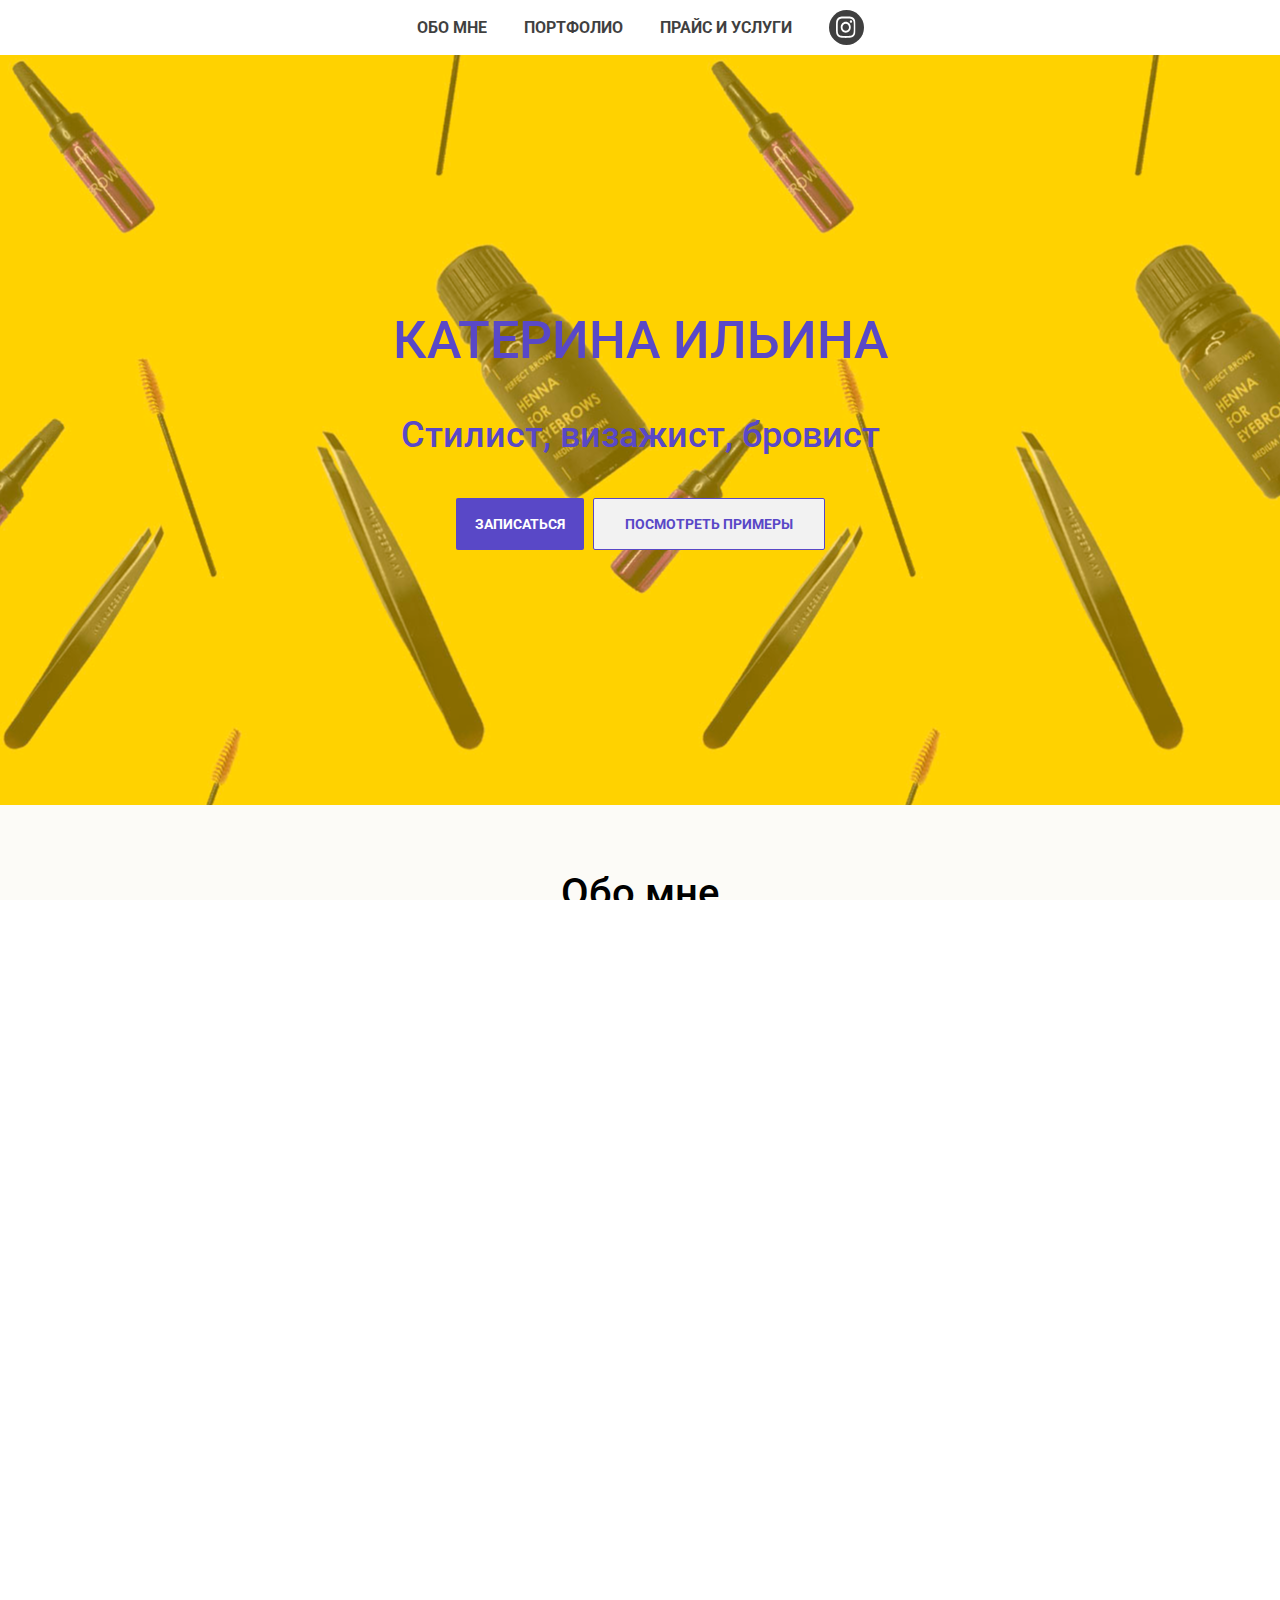
==== index.html @ 13e67243 "fixed img and links" ====
<!DOCTYPE html>
<html lang="ru">

<head>
    <meta charset="UTF-8">
    <meta name="format-detection" content="telephone=no">
    <meta name="viewport" content="width=device-width, initial-scale=1.0, maximum-scale=1.0, user-scalable=0">
    <meta name="description" content="Визажист на фотоссесию, макияж на свадьбу, 
        визажист на свадьбу, бровист Обнинск, брови Обнинск, 
        визажист Обнинск, макияж Обнинск, прически Обнинск, ламинирование ресниц Обнинск, 
        обучение на бровиста, вечерний макияж Обнинск, стилист Обнинск">
    <meta name="Keywords" content="Визажист на фотоссесию, макияж на свадьбу, 
    визажист на свадьбу, бровист Обнинск, брови Обнинск, 
    визажист Обнинск, макияж Обнинск, прически Обнинск, ламинирование ресниц Обнинск, 
    обучение на бровиста, вечерний макияж Обнинск, стилист Обнинск">

    <link rel="apple-touch-icon" sizes="180x180" href="./img/favicon/apple-touch-icon.png">
    <link rel="icon" type="image/png" sizes="32x32" href="./img/favicon/favicon-32x32.png">
    <link rel="icon" type="image/png" sizes="16x16" href="./img/favicon/favicon-16x16.png">
    <link rel="manifest" href="./img/favicon/site.webmanifest">
    <link rel="mask-icon" href="./img/favicon/safari-pinned-tab.svg" color="#5bbad5">
    <meta name="msapplication-TileColor" content="#9f00a7">
    <meta name="theme-color" content="#ffffff">
    <link rel="stylesheet" href="css/style.css">
    <link rel="stylesheet" href="css/media.css">
    <title>Katrin Stylist</title>

    <script src="https://cdnjs.cloudflare.com/ajax/libs/jquery/3.5.1/jquery.min.js"></script>
</head>

<body>

    <!-- Sprite -->

    <svg style="display: none;">

        <symbol id="facebook" viewBox="0 0 16 28">
            <g>
                <path
                    d="M14.2354 15.75L15.0115 10.6827H10.1589V7.3943C10.1589 6.00797 10.8368 4.65664 13.0101 4.65664H15.2162V0.342344C15.2162 0.342344 13.2143 0 11.3002 0C7.30387 0 4.69171 2.42703 4.69171 6.82063V10.6827H0.249512V15.75H4.69171V28H10.1589V15.75H14.2354Z" />
            </g>
        </symbol>

        <symbol id="vk" viewBox="0 0 32 28">
            <g>
                <path
                    d="M29.7687 6.43672C29.9708 5.75312 29.7687 5.25 28.7965 5.25H25.5793C24.76 5.25 24.3831 5.68203 24.181 6.16328C24.181 6.16328 22.5423 10.1609 20.2264 12.7531C19.4781 13.5023 19.134 13.743 18.7243 13.743C18.5222 13.743 18.2109 13.5023 18.2109 12.8188V6.43672C18.2109 5.61641 17.9815 5.25 17.3042 5.25H12.2462C11.7328 5.25 11.4269 5.63281 11.4269 5.98828C11.4269 6.76484 12.5849 6.94531 12.7051 9.13281V13.8797C12.7051 14.9188 12.5193 15.1102 12.1097 15.1102C11.0173 15.1102 8.36267 11.0961 6.78958 6.50234C6.47277 5.61094 6.16143 5.25 5.33665 5.25H2.11946C1.20183 5.25 1.01611 5.68203 1.01611 6.16328C1.01611 7.01641 2.10854 11.2547 6.10135 16.8547C8.7614 20.6773 12.5084 22.75 15.9168 22.75C17.9651 22.75 18.2163 22.2906 18.2163 21.4977C18.2163 17.8445 18.0306 17.5 19.0575 17.5C19.5327 17.5 20.352 17.7406 22.2638 19.5836C24.4486 21.7711 24.8091 22.75 26.0326 22.75H29.2498C30.1675 22.75 30.6317 22.2906 30.3641 21.3828C29.7523 19.4742 25.6175 15.5477 25.4318 15.2852C24.9566 14.6727 25.0931 14.3992 25.4318 13.8523C25.4373 13.8469 29.3645 8.3125 29.7687 6.43672Z" />
            </g>
        </symbol>

        <symbol id="tg" viewBox="0 0 300 300">
            <g>
                <path id="XMLID_497_" d="M5.299,144.645l69.126,25.8l26.756,86.047c1.712,5.511,8.451,7.548,12.924,3.891l38.532-31.412
		c4.039-3.291,9.792-3.455,14.013-0.391l69.498,50.457c4.785,3.478,11.564,0.856,12.764-4.926L299.823,29.22
		c1.31-6.316-4.896-11.585-10.91-9.259L5.218,129.402C-1.783,132.102-1.722,142.014,5.299,144.645z M96.869,156.711l135.098-83.207
		c2.428-1.491,4.926,1.792,2.841,3.726L123.313,180.87c-3.919,3.648-6.447,8.53-7.163,13.829l-3.798,28.146
		c-0.503,3.758-5.782,4.131-6.819,0.494l-14.607-51.325C89.253,166.16,91.691,159.907,96.869,156.711z" />
            </g>
        </symbol>

    </svg>

    <!-- //Sprite -->

    <!-- Header -->

    <header class="header" id="header">
        <div class="container">

            <nav class="nav" id="nav">
                <a href="#" class="nav__link" data-scroll="#about">Обо мне</a>
                <a href="#" class="nav__link" data-scroll="#portf">Портфолио</a>
                <a href="#" class="nav__link" data-scroll="#price">Прайс и услуги</a>
                <a class="nav__link nav__social" href="https://www.instagram.com/katrin_stylist/" target="_blank">
                    <img src="./img/icons/instagram.svg" height="25" alt="">
                </a>
            </nav>

            <div class="burger">
                <div class="burger__menu">Меню</div>
                <button class="burger__item" type="button" id="navToggle"></button>
            </div>
        </div>

    </header>

    <!-- //Header -->

    <!-- Intro -->

    <div class="intro" id="intro">
        <div class="intro__left">
            <div class="intro__block">
                <div class="intro__inner">
                    <h1 class="intro__title">Катерина Ильина</h1>
                    <h2 class="intro__subtitle">Стилист, визажист, бровист</h2>
                    <a href="https://www.instagram.com/katrin_stylist/" target="_blank"
                        class="btn btn--pur">Записаться</a>
                    <a href="#" class="btn btn--borderpur" data-scroll="#portf">Посмотреть примеры</a>
                </div>
            </div>
        </div>
    </div>

    <!-- //Intro -->

    <!-- About -->

    <div class="about" id="about">
        <div class="container">
            <div class="about__inner">
                <h2 class="about__title">Обо мне</h2>
                <p class="about__subtitle">Здравствуйте, меня зовут Катерина!
                    Я дипломированный и сертифицированный мастер с многолетним опытом работы!
                    Более 5 лет в сфере бьюти-индустрии, свыше 2000 довольных клиентов!
                    Индивидуальный подход к каждому клиенту на профессиональных, качественных материалах!</p>
                <div class="about__img">
                    <img src="./img/about/about-1.jpg" alt="" class="img">
                    <img src="./img/about/about-2.jpg" alt="" class="img">
                    <img src="./img/about/about-3.jpg" alt="" class="img">
                </div>
            </div>
        </div>
    </div>

    <!-- //About -->

    <!-- Portfolio -->

    <div class="portf" id="portf">
        <div class="portf__title">Портфолио</div>
        <div class="container">
            <div class="portf__cards">

                <a href="./html/svadba.html" class="portf__item">
                    <img class="portf__photo" src="./img/portf/portf-1.jpg" alt="">
                    <div class="portf__content">
                        <div class="portf__name">Свадебный/вечерний образ</div>
                    </div>
                </a>

                <a href="./html/brows.html" class="portf__item">
                    <img class="portf__photo" src="./img/portf/portf-2.jpg" alt="">
                    <div class="portf__content">
                        <div class="portf__name">Архитектура и долговременная укладка бровей</div>
                    </div>
                </a>

                <a href="./html/eyes.html" class="portf__item">
                    <img class="portf__photo" src="./img/portf/portf-3.jpg" alt="">
                    <div class="portf__content">
                        <div class="portf__name">Ламинирование ресниц</div>
                    </div>
                </a>
            </div>
        </div>
    </div>

    <!-- //Portfolio -->

    <!-- Price -->

    <div class="price" id="price">
        <div class="price__title">Прайс и услуги</div>
        <div class="container">
            <div class="price__inner">

                <div class="price__item">
                    <img class="price__photo" src="./img/price/price-1.jpg" alt="">
                    <div class="price__rub">1200 ₽</div>
                    <div class="price__name">Архитектура бровей</div>
                    <div class="price__desc">Моделирование формы воском и пинцетом, окрашивание с красивым градиентом
                        краской либо хной
                    </div>
                    <div class="price__btns">
                        <a href="https://www.instagram.com/katrin_stylist/" target="_blank"
                            class="btn price__btn1">Записаться</a>
                        <a href="./html/brows.html" class="btn price__btn2">Посмотреть примеры</a>
                    </div>
                </div>

                <div class="price__item">
                    <img class="price__photo" src="./img/price/price-2.jpg" alt="">
                    <div class="price__rub">1900 ₽</div>
                    <div class="price__name">Долговременная укладка бровей</div>
                    <div class="price__desc">
                        Красиво уложенные волоски бровей до месяца, с коррекцией и окрашиванием краской
                    </div>
                    <div class="price__btns">
                        <a href="https://www.instagram.com/katrin_stylist/" target="_blank"
                            class="btn price__btn1">Записаться</a>
                        <a href="./html/brows.html" class="btn price__btn2">Посмотреть примеры</a>
                    </div>
                </div>

                <div class="price__item">
                    <img class="price__photo" src="./img/price/price-3.jpg" alt="">
                    <div class="price__rub">2200 ₽</div>
                    <div class="price__name">Ламинирование ресниц inlei</div>
                    <div class="price__desc">
                        Стабильный завиток от 2х месяцев, уплотнение ресницы, питание,
                        увлажнение, укрепление ресниц
                    </div>
                    <div class="price__btns">
                        <a href="https://www.instagram.com/katrin_stylist/" target="_blank"
                            class="btn price__btn1">Записаться</a>
                        <a href="./html/eyes.html" class="btn price__btn2">Посмотреть примеры</a>
                    </div>
                </div>

                <div class="price__item">
                    <img class="price__photo" src="./img/price/price-4.jpg" alt="">
                    <div class="price__rub">2500 ₽</div>
                    <div class="price__name">Макияж вечерний/свадебный</div>
                    <div class="price__desc">
                        Красивый свадебный/вечерний макияж, украшение, самовыражение, подчеркивание естественности
                    </div>
                    <div class="price__btns">
                        <a href="https://www.instagram.com/katrin_stylist/" target="_blank"
                            class="btn price__btn1">Записаться</a>
                        <a href="./html/svadba.html" class="btn price__btn2">Посмотреть примеры</a>
                    </div>
                </div>

                <div class="price__item">
                    <img class="price__photo" src="./img/price/price-5.jpg" alt="">
                    <div class="price__rub">от 2000 ₽</div>
                    <div class="price__name">Прическа/укладка на ср. волосы</div>
                    <div class="price__desc">Прически/укладоки на средние волосы, элегантность локонов, четкая геометрия
                        линий, небольшая небрежность
                    </div>
                    <div class="price__btns">
                        <a href="https://www.instagram.com/katrin_stylist/" target="_blank"
                            class="btn price__btn1">Записаться</a>
                        <a href="./html/svadba.html" class="btn price__btn2">Посмотреть примеры</a>
                    </div>
                </div>

                <div class="price__item">
                    <img class="price__photo" src="./img/price/price-6.jpg" alt="">
                    <div class="price__rub">от 4500 ₽</div>
                    <div class="price__name">Образ вечерний/свадебный</div>
                    <div class="price__desc">
                        Создание красивых макияжа и прически/укладки на свадьбу, день рождения, фотосессию и тд
                    </div>
                    <div class="price__btns">
                        <a href="https://www.instagram.com/katrin_stylist/" target="_blank"
                            class="btn price__btn1">Записаться</a>
                        <a href="./html/svadba.html" class="btn price__btn2">Посмотреть примеры</a>
                    </div>
                </div>

            </div>
        </div>
    </div>

    <!-- //Price -->

    <!-- Footer -->

    <footer class="footer">
        <div class="container">
            <div class="footer__inner">

                <div class="footer__block">
                    <h4 class="footer__title">Social</h4>
                    <div class="social">
                        <a class="social__item" href="https://www.facebook.com/pg/%D0%98%D0%BB%D1%8C%D0%B8%D0%BD%D0%B0-%D0%9A%D0%B0%D1%82%D0%B5%D1%80%D0%B8%D0%BD%D0%B0-%D0%B2%D0%B8%D0%B7%D0%B0%D0%B6%D0%B8%D1%81%D1%82-%D0%B1%D1%80%D0%BE%D0%B2%D0%B8%D1%81%D1%82-%D0%B8-%D1%81%D1%82%D0%B8%D0%BB%D0%B8%D1%81%D1%82-%D0%BF%D0%BE-%D0%BF%D1%80%D0%B8%D1%87%D1%91%D1%81%D0%BA%D0%B0%D0%BC-279284969132307/posts/" target="_blank">
                            <svg class="social__icon">
                                <use xlink:href="#facebook"></use>
                            </svg>
                        </a>
                        <a class="social__item" href="https://vk.com/katrin.stylist" target="_blank">
                            <svg class="social__icon">
                                <use xlink:href="#vk"></use>
                            </svg>
                        </a>
                        <a class="social__item" href="https://web.telegram.org/#/im?p=u1041943896_8364981513418088963" target="_blank">
                            <svg class="social__icon">
                                <use xlink:href="#tg"></use>
                            </svg>
                        </a>
                    </div>
                </div>

                <div class="footer__block">
                    <div class="footer__title">Copyright © 2020 All Rights Reserved</div>
                    <div class="footer__text">Made by <a class="footer__link" href="https://m3liorsp3ro.github.io/damaleORG/">Web-studio Damale</a></div>
                </div>
            </div>
        </div>
    </footer>

    <!-- //Footer -->

    <!-- Script -->

    <script src="./js/app.js"></script>

    <!-- //Script -->
</body>

</html>
---- css/style.css ----
@import url("https://fonts.googleapis.com/css2?family=Roboto+Condensed&family=Roboto:wght@300;400;500;700&display=swap");
* {
  padding: 0;
  margin: 0;
  border: 0;
}

*,
*:before,
*:after {
  -webkit-box-sizing: border-box;
  box-sizing: border-box;
}

:focus,
:active {
  outline: none;
}

a:focus,
a:active {
  outline: none;
}

nav,
footer,
header,
aside {
  display: block;
}

html,
body {
  height: 100%;
  width: 100%;
  font-size: 100%;
  line-height: 1;
  font-size: 14px;
  -ms-text-size-adjust: 100%;
  -moz-text-size-adjust: 100%;
  -webkit-text-size-adjust: 100%;
}

input,
button,
textarea {
  font-family: inherit;
}

input::-ms-clear {
  display: none;
}

button {
  cursor: pointer;
}

button::-moz-focus-inner {
  padding: 0;
  border: 0;
}

a,
a:visited {
  text-decoration: none;
}

a:hover {
  text-decoration: none;
}

ul li {
  list-style: none;
}

img {
  vertical-align: top;
}

h1,
h2,
h3,
h4,
h5,
h6 {
  font-size: inherit;
  font-weight: 400;
}

/*------------------------*/
html, body {
  overflow-x: hidden;
}

body {
  margin: 0;
  font-family: "Roboto", sans-serif;
  color: #000;
  -webkit-font-smoothing: antialiased;
}

.container {
  width: 100%;
  max-width: 1260px;
  margin: 0 auto;
  padding: 0 15px;
}

.social {
  display: -webkit-box;
  display: -ms-flexbox;
  display: flex;
  -webkit-box-pack: center;
      -ms-flex-pack: center;
          justify-content: center;
}

.social__item {
  display: -webkit-box;
  display: -ms-flexbox;
  display: flex;
  -webkit-box-pack: center;
      -ms-flex-pack: center;
          justify-content: center;
  -webkit-box-align: center;
      -ms-flex-align: center;
          align-items: center;
  width: 40px;
  height: 40px;
  margin-right: 5px;
  border: 1px solid #fff;
  border-radius: 2px;
  -webkit-transition: background-color 0.2s linear;
  transition: background-color 0.2s linear;
}

.social__item:hover {
  background-color: #fff;
}

.social__item:hover .social__icon {
  fill: #000;
}

.social__icon {
  display: block;
  height: 18px;
  fill: #fff;
  -webkit-transition: fill 0.2s linear;
  transition: fill 0.2s linear;
}

.header {
  height: 55px;
  display: -webkit-box;
  display: -ms-flexbox;
  display: flex;
  -webkit-box-pack: center;
      -ms-flex-pack: center;
          justify-content: center;
  -webkit-box-align: center;
      -ms-flex-align: center;
          align-items: center;
  position: relative;
  z-index: 1000;
}

.header__inner {
  padding: 14px 0;
}

.header.fixed {
  width: 100%;
  background-color: #fff;
  position: fixed;
}

.nav {
  display: -webkit-box;
  display: -ms-flexbox;
  display: flex;
  -webkit-box-pack: center;
      -ms-flex-pack: center;
          justify-content: center;
  -webkit-box-align: center;
      -ms-flex-align: center;
          align-items: center;
  font-size: 16px;
  font-weight: 700;
  text-transform: uppercase;
}

.nav__link {
  margin-right: 37px;
  color: #000;
  opacity: 0.75;
  -webkit-transition: opacity 0.2s ease-out;
  transition: opacity 0.2s ease-out;
}

.nav__link:hover {
  opacity: 1;
}

.nav__link:last-child {
  margin-right: 0;
}

.nav__social {
  display: -webkit-box;
  display: -ms-flexbox;
  display: flex;
  -webkit-box-pack: center;
      -ms-flex-pack: center;
          justify-content: center;
  -webkit-box-align: center;
      -ms-flex-align: center;
          align-items: center;
  background-color: #000000;
  width: 35px;
  height: 35px;
  border-radius: 50%;
}

.intro {
  height: 750px;
  display: -webkit-box;
  display: -ms-flexbox;
  display: flex;
  background: url("../img/intro/intro-main.jpg") center;
}

.intro__left {
  width: 100%;
}

.intro__block {
  height: 100%;
  display: -webkit-box;
  display: -ms-flexbox;
  display: flex;
  -webkit-box-orient: vertical;
  -webkit-box-direction: normal;
      -ms-flex-direction: column;
          flex-direction: column;
  -webkit-box-pack: center;
      -ms-flex-pack: center;
          justify-content: center;
}

.intro__inner {
  text-align: center;
  margin: 100%;
  max-width: 600px;
  margin: 0 auto;
}

.intro__title {
  margin-bottom: 41px;
  font-weight: 500;
  font-size: 52px;
  line-height: 1.2;
  text-transform: uppercase;
  color: #5948c7;
}

.intro__subtitle {
  margin-bottom: 41px;
  font-weight: 500;
  font-size: 36px;
  line-height: 1.2;
  color: #5948c7;
}

.btn {
  display: inline-block;
  vertical-align: top;
  font-size: 14px;
  font-weight: 700;
  text-transform: uppercase;
  border-radius: 2px;
  font-family: inherit;
}

.btn--pur {
  color: #fff;
  background-color: #5948c7;
  padding: 19px 19px;
  margin-right: 6px;
  -webkit-transition: background-color 0.2s ease-out;
  transition: background-color 0.2s ease-out;
}

.btn--pur:hover {
  background-color: #4635b1;
}

.btn--back {
  margin-right: 0;
  padding: 19px 50px;
}

.btn--borderpur {
  color: #5948c7;
  border: 1px solid #5948c7;
  padding: 18px 31px;
  background-color: #f2f2f2;
  -webkit-transition: background-color 0.2s ease-out;
  transition: background-color 0.2s ease-out;
}

.btn--borderpur:hover {
  background-color: #e2e2e2;
}

.about {
  background-color: #fcfbf7;
}

.about__inner {
  display: -webkit-box;
  display: -ms-flexbox;
  display: flex;
  -webkit-box-orient: vertical;
  -webkit-box-direction: normal;
      -ms-flex-direction: column;
          flex-direction: column;
  -webkit-box-align: center;
      -ms-flex-align: center;
          align-items: center;
  padding: 64px 0 79px;
}

.about__title {
  font-family: "Roboto", sans-serif;
  font-weight: 500;
  font-size: 40px;
  line-height: 1.2;
  margin-bottom: 55px;
  color: #000000;
}

.about__subtitle {
  font-family: Arial, "Helvetica Neue", Helvetica, sans-serif;
  font-weight: 400;
  font-size: 25px;
  line-height: 1.6;
  margin-bottom: 55px;
  text-align: center;
  color: #000000;
}

.about__img {
  width: 100%;
  display: -webkit-box;
  display: -ms-flexbox;
  display: flex;
  -webkit-box-pack: justify;
      -ms-flex-pack: justify;
          justify-content: space-between;
  -ms-flex-wrap: wrap;
      flex-wrap: wrap;
}

.img {
  -webkit-box-shadow: 0px 4px 4px rgba(0, 0, 0, 0.25);
          box-shadow: 0px 4px 4px rgba(0, 0, 0, 0.25);
  border-radius: 5px;
}

.portf {
  padding: 64px 0 88px;
}

.portf__title {
  display: inline-block;
  width: 100%;
  text-align: center;
  font-family: "Roboto", sans-serif;
  font-weight: 500;
  font-size: 40px;
  line-height: 1.2;
  margin-bottom: 60px;
  color: #000000;
}

.portf__cards {
  display: -webkit-box;
  display: -ms-flexbox;
  display: flex;
  -ms-flex-wrap: wrap;
      flex-wrap: wrap;
}

.portf__item {
  width: 33.333%;
  height: 250px;
  border-right: 1px solid #fff;
  border-bottom: 1px solid #fff;
  position: relative;
  overflow: hidden;
}

.portf__item:hover .portf__content {
  opacity: 1;
}

.portf__photo {
  min-width: 100%;
  min-height: 100%;
  position: absolute;
  top: 50%;
  left: 50%;
  z-index: 1;
  -webkit-transform: translate3d(-50%, -50%, 0);
          transform: translate3d(-50%, -50%, 0);
}

.portf__content {
  display: -webkit-box;
  display: -ms-flexbox;
  display: flex;
  -webkit-box-orient: vertical;
  -webkit-box-direction: normal;
      -ms-flex-direction: column;
          flex-direction: column;
  -webkit-box-pack: center;
      -ms-flex-pack: center;
          justify-content: center;
  width: 100%;
  height: 100%;
  opacity: 0;
  background: rgba(89, 72, 199, 0.9);
  text-align: center;
  position: absolute;
  top: 0;
  left: 0;
  z-index: 2;
  -webkit-transition: opacity 0.2s linear;
  transition: opacity 0.2s linear;
}

.portf__name {
  margin-bottom: 5px;
  font-size: 14px;
  font-weight: 700;
  color: #fff;
  text-transform: uppercase;
}

.portf__btn {
  -webkit-box-pack: center;
      -ms-flex-pack: center;
          justify-content: center;
  display: -webkit-box;
  display: -ms-flexbox;
  display: flex;
  margin: 25px 0;
}

.portf--padding {
  padding-bottom: 0;
}

.portf--width {
  height: 750px;
}

.portf--hight {
  height: 620px;
}

.price {
  padding: 65px 0 50px;
  background-color: #f2f2f2;
}

.price__title {
  text-align: center;
  font-weight: 500;
  font-size: 40px;
  line-height: 1.1;
  margin-bottom: 63px;
  color: #000000;
}

.price__inner {
  display: -webkit-box;
  display: -ms-flexbox;
  display: flex;
  -ms-flex-wrap: wrap;
      flex-wrap: wrap;
  margin: 0 -30px;
}

.price__item {
  width: 33.333%;
  padding: 0 30px;
  margin-bottom: 50px;
}

.price__photo {
  display: inline-block;
  max-width: 100%;
  height: auto;
  margin-bottom: 10px;
}

.price__rub {
  font-weight: 500;
  font-size: 24px;
  line-height: 28px;
  letter-spacing: 0.15em;
  margin-bottom: 10px;
  color: #5948c7;
}

.price__name {
  font-weight: 500;
  font-size: 23px;
  line-height: 1;
  margin-bottom: 10px;
  color: #000000;
}

.price__desc {
  font-weight: 400;
  font-size: 18px;
  line-height: 21px;
  margin-bottom: 20px;
  color: #9b9b9b;
}

.price__btn1 {
  color: #fff;
  background-color: #5948c7;
  padding: 12px 10px;
  margin-right: 6px;
  text-transform: none;
  -webkit-transition: background-color 0.2s ease-out;
  transition: background-color 0.2s ease-out;
}

.price__btn1:hover {
  background-color: #4635b1;
}

.price__btn2 {
  color: #5948c7;
  border: 1px solid #5948c7;
  padding: 11px 14px;
  background-color: #f2f2f2;
  text-transform: none;
  -webkit-transition: background-color 0.2s ease-out;
  transition: background-color 0.2s ease-out;
}

.price__btn2:hover {
  background-color: #e2e2e2;
}

.footer {
  padding: 70px 0;
  background-color: #3a3e64;
}

.footer__inner {
  display: -webkit-box;
  display: -ms-flexbox;
  display: flex;
  -ms-flex-wrap: wrap;
      flex-wrap: wrap;
}

.footer__block {
  width: 50%;
  text-align: center;
}

.footer__title {
  font-size: 14px;
  font-weight: 700;
  color: #fff;
  text-transform: uppercase;
  margin-bottom: 20px;
}

.footer__text {
  font-size: 14px;
  line-height: 1.5;
  color: rgba(255, 255, 255, 0.5);
}

.footer__link {
  color: #fff;
}

.burger {
  display: none;
  cursor: pointer;
}

.burger__item {
  display: block;
  width: 28px;
  height: 3px;
  background-color: #fff;
  position: relative;
}

.burger__item::before, .burger__item::after {
  content: "";
  height: 100%;
  background-color: #fff;
  position: absolute;
  right: 0;
  z-index: 1;
}

.burger__item::before {
  width: 30px;
  top: -8px;
}

.burger__item::after {
  width: 26px;
  bottom: -8px;
}
---- css/media.css ----
@media (max-width: 1024px) {
    /* Price */
    .price__name {
        font-size: 18px;
    }

    .price__desc {
        font-size: 15px;
    }

    /* Portf */
    .portf--width {
        width: 100%;
        height: 450px;
    }

    .portf--hight {
        width: 100%;
        height: 650px;
    }
}

@media (max-width: 992px) {
    /* Header */
    .header {
        background-color: #000000;
    }

    .header.fixed {
        background-color: #000000;
    }

    /* Nav */
    .nav {
        display: none;
        width: 100%;
        flex-direction: column;

        text-align: center;
        padding: 30px 0;
        background-color: #fff;

        position: absolute;

        top: 100%;
        right: 0;
    }

    .nav.show {
        display: flex;
    }

    .nav__link {
        margin: 20px 0;
        padding: 9px 15px;
    }

    /* Burger */
    .burger {
        display: flex;
        justify-content: space-between;
        align-items: center;
        color: #ffffff;
    }

    /* Intro */
    .intro__title {
        font-size: 40px;
    }

    .intro__subtitle {
        font-size: 30px;
    }

    /* About */
    .about__inner {
        padding-bottom: 59px;
    }

    .about__title {
        font-size: 35px;
    }

    .about__img {
        justify-content: space-around;
    }

    .img {
        margin-bottom: 20px;
    }

    /* Price */
    .price__item {
        width: 50%;

        text-align: center;
    }
}

@media (max-width: 768px) {
    /* Intro */
    .intro {
        height: auto;
        padding: 100px 0;
    }

    .intro__title {
        font-size: 30px;
        margin-bottom: 20px;
    }

    .intro__subtitle {
        font-size: 20px;
        margin-bottom: 30px;
    }

    /* About */
    .about__inner {
        padding: 30px 0;
    }

    .about__title {
        font-size: 25px;
        margin-bottom: 20px;
    }

    .about__subtitle {
        font-size: 15px;
        margin-bottom: 20px;
    }

    .about__img {
        justify-content: center;
    }

    /* Btn */
    .btn {
        font-size: 10px;
    }

    .btn--pur {
        padding: 14px;
    }

    .btn--borderpur {
        padding: 13px 20px;
    }

    .btn--back {
        font-size: 14px;
        padding: 19px;
    }

    /* Porfolio */
    .portf {
        padding: 30px 0;
    }

    .portf--padding {
        padding-bottom: 0;
    }

    .portf__title {
        font-size: 25px;
        margin-bottom: 20px;
    }

    .portf__item {
        width: 100%;
    }

    .portf__photo {
        width: 100%;
        height: auto;
    }

    .portf--width {
        width: 100%;
        height: 450px;
    }

    .portf--hight {
        width: 100%;
        height: 350px;
    }

    /* Price */
    .price {
        padding: 30px 0;
    }

    .price__title {
        font-size: 25px;
        margin-bottom: 20px;
    }

    .price__item {
        width: 100%;
        text-align: center;
    }

    .price__name {
        font-size: 18px;
    }

    .price__desc {
        font-size: 15px;
    }

    .price__btn1 {
        font-size: 14px;
    }

    .price__btn2 {
        font-size: 14px;
    }

    /* Footer */
    .footer__block {
        width: 100%;
        margin-bottom: 50px;
    }

    .footer__block:last-child {
        margin-bottom: 0;
    }
}

@media (max-width: 512px) {
    .portf--width {
        width: 100%;
        height: 350px;
    }
}
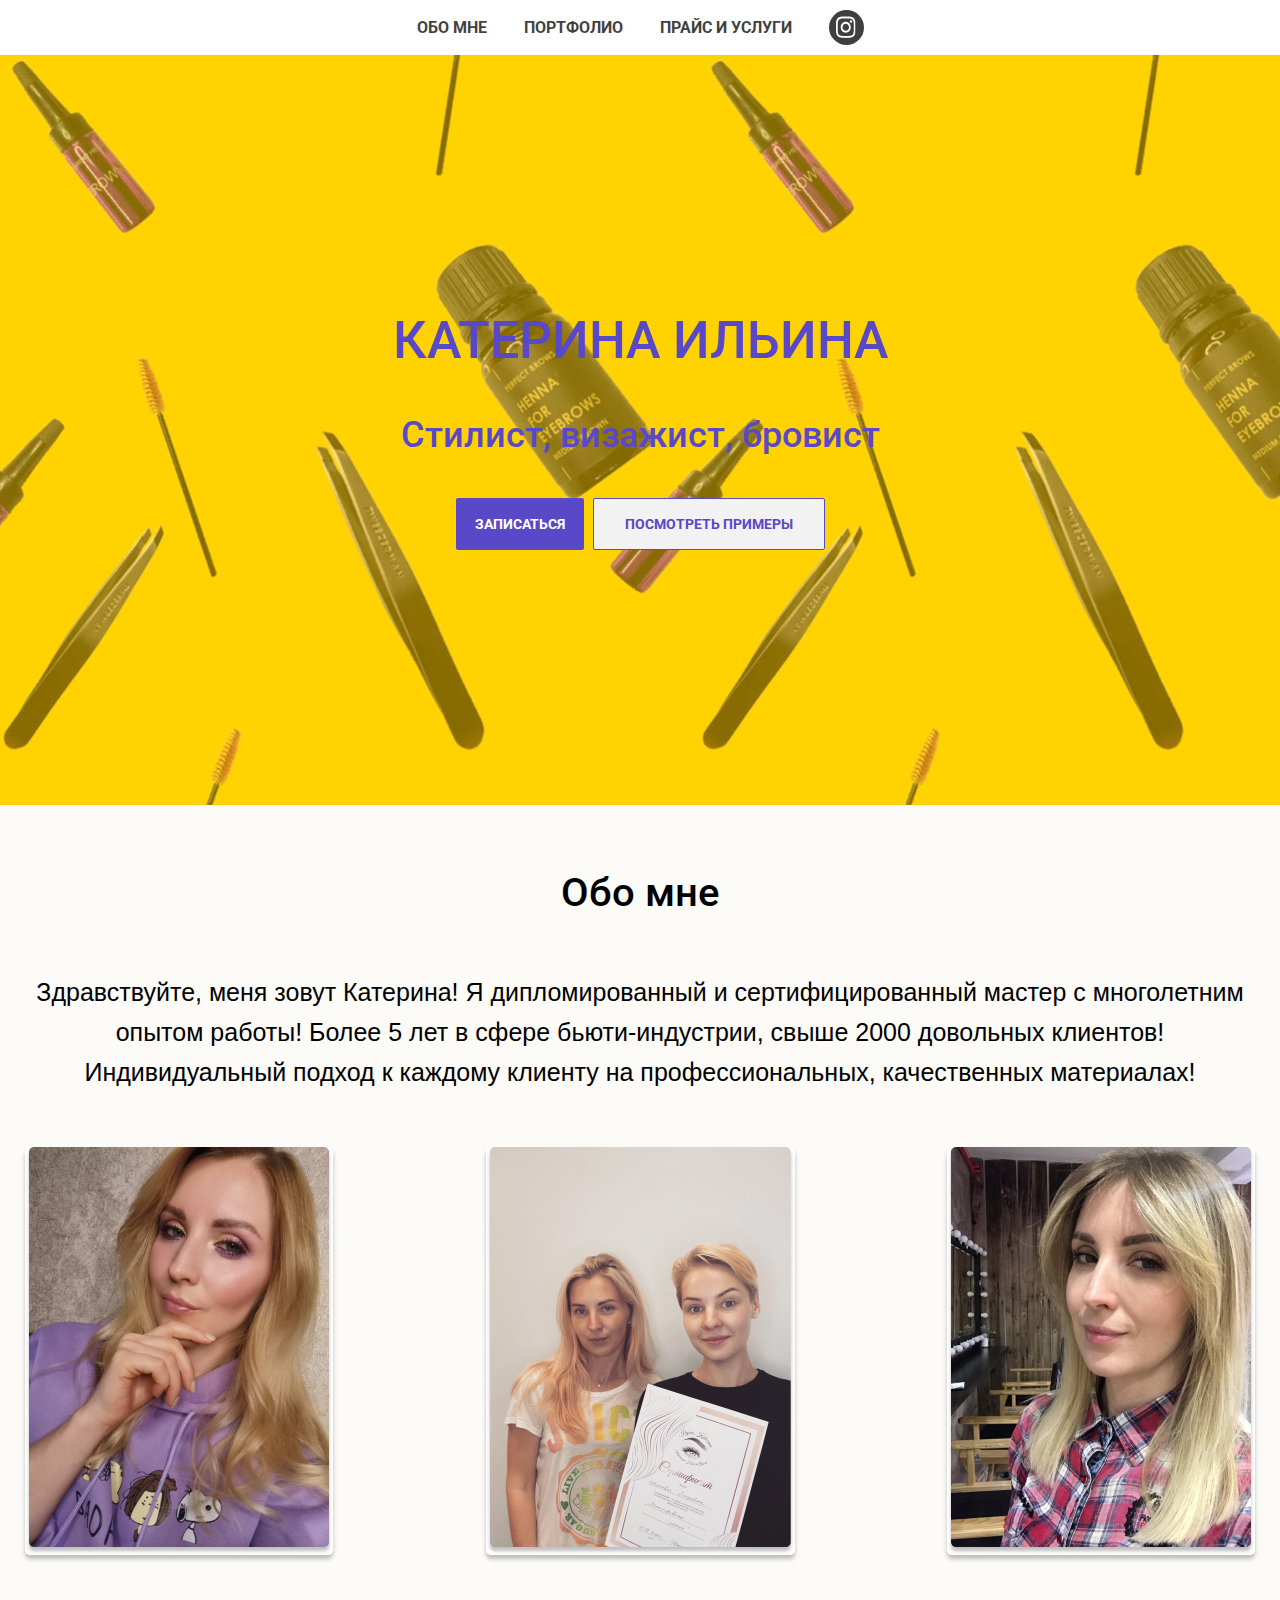
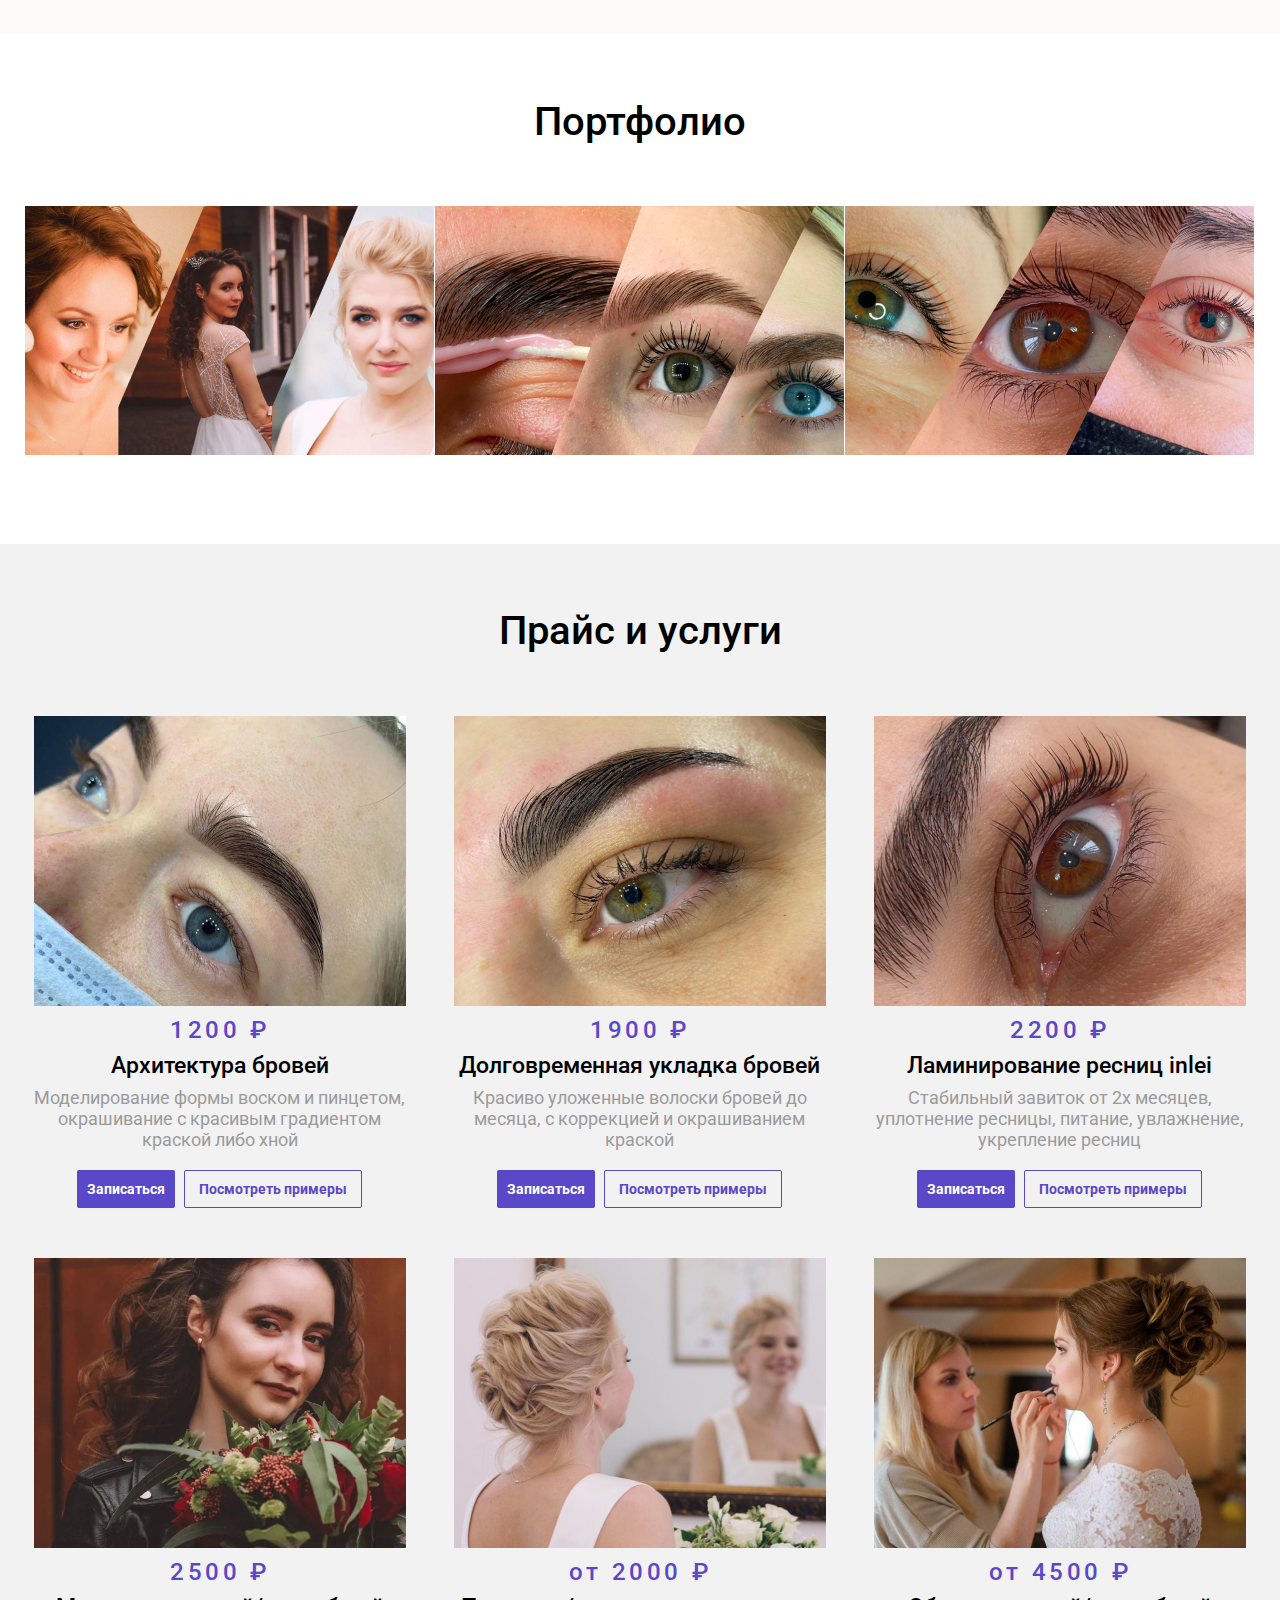
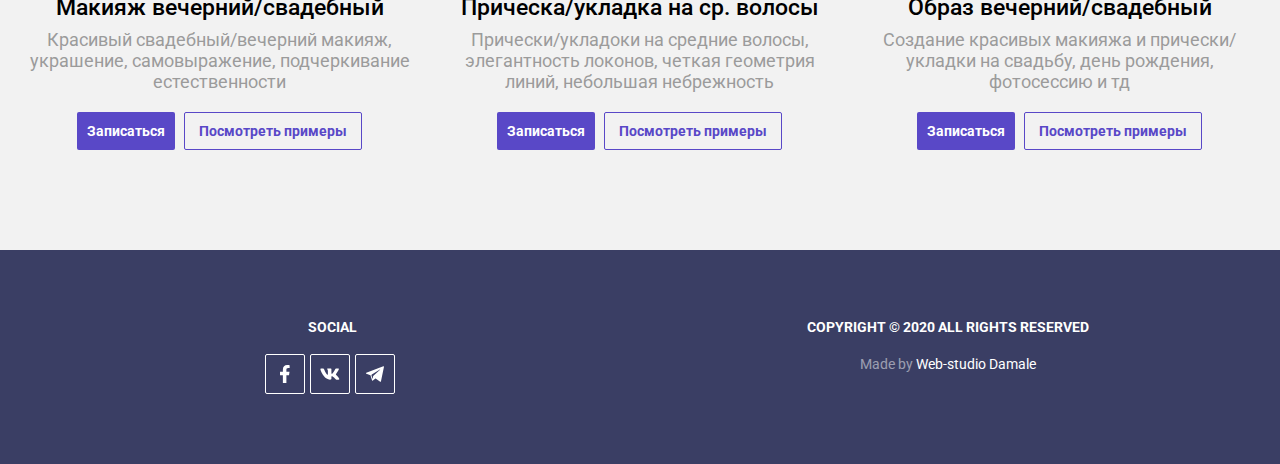
==== commit d23f4f90: "apple" ====
--- a/index.html
+++ b/index.html
@@ -3,8 +3,10 @@
 
 <head>
     <meta charset="UTF-8">
-    <meta name="format-detection" content="telephone=no">
-    <meta name="viewport" content="width=device-width, initial-scale=1.0, maximum-scale=1.0, user-scalable=0">
+    <meta name='viewport' content='width=device-width,initial-scale=1'/>
+    <meta content='true' name='HandheldFriendly'/>
+    <meta content='width' name='MobileOptimized'/>
+    <meta content='yes' name='apple-mobile-web-app-capable'/>
     <meta name="description" content="Визажист на фотоссесию, макияж на свадьбу, 
         визажист на свадьбу, бровист Обнинск, брови Обнинск, 
         визажист Обнинск, макияж Обнинск, прически Обнинск, ламинирование ресниц Обнинск, 
--- a/css/style.css
+++ b/css/style.css
@@ -89,7 +89,8 @@
 
 /*------------------------*/
 html, body {
-  overflow-x: hidden;
+  width: 100%;
+  max-width: 100%;
 }
 
 body {
@@ -490,13 +491,14 @@
   display: flex;
   -ms-flex-wrap: wrap;
       flex-wrap: wrap;
-  margin: 0 -30px;
+  margin: 0 -15px;
 }
 
 .price__item {
   width: 33.333%;
-  padding: 0 30px;
+  padding: 0 15px;
   margin-bottom: 50px;
+  text-align: center;
 }
 
 .price__photo {
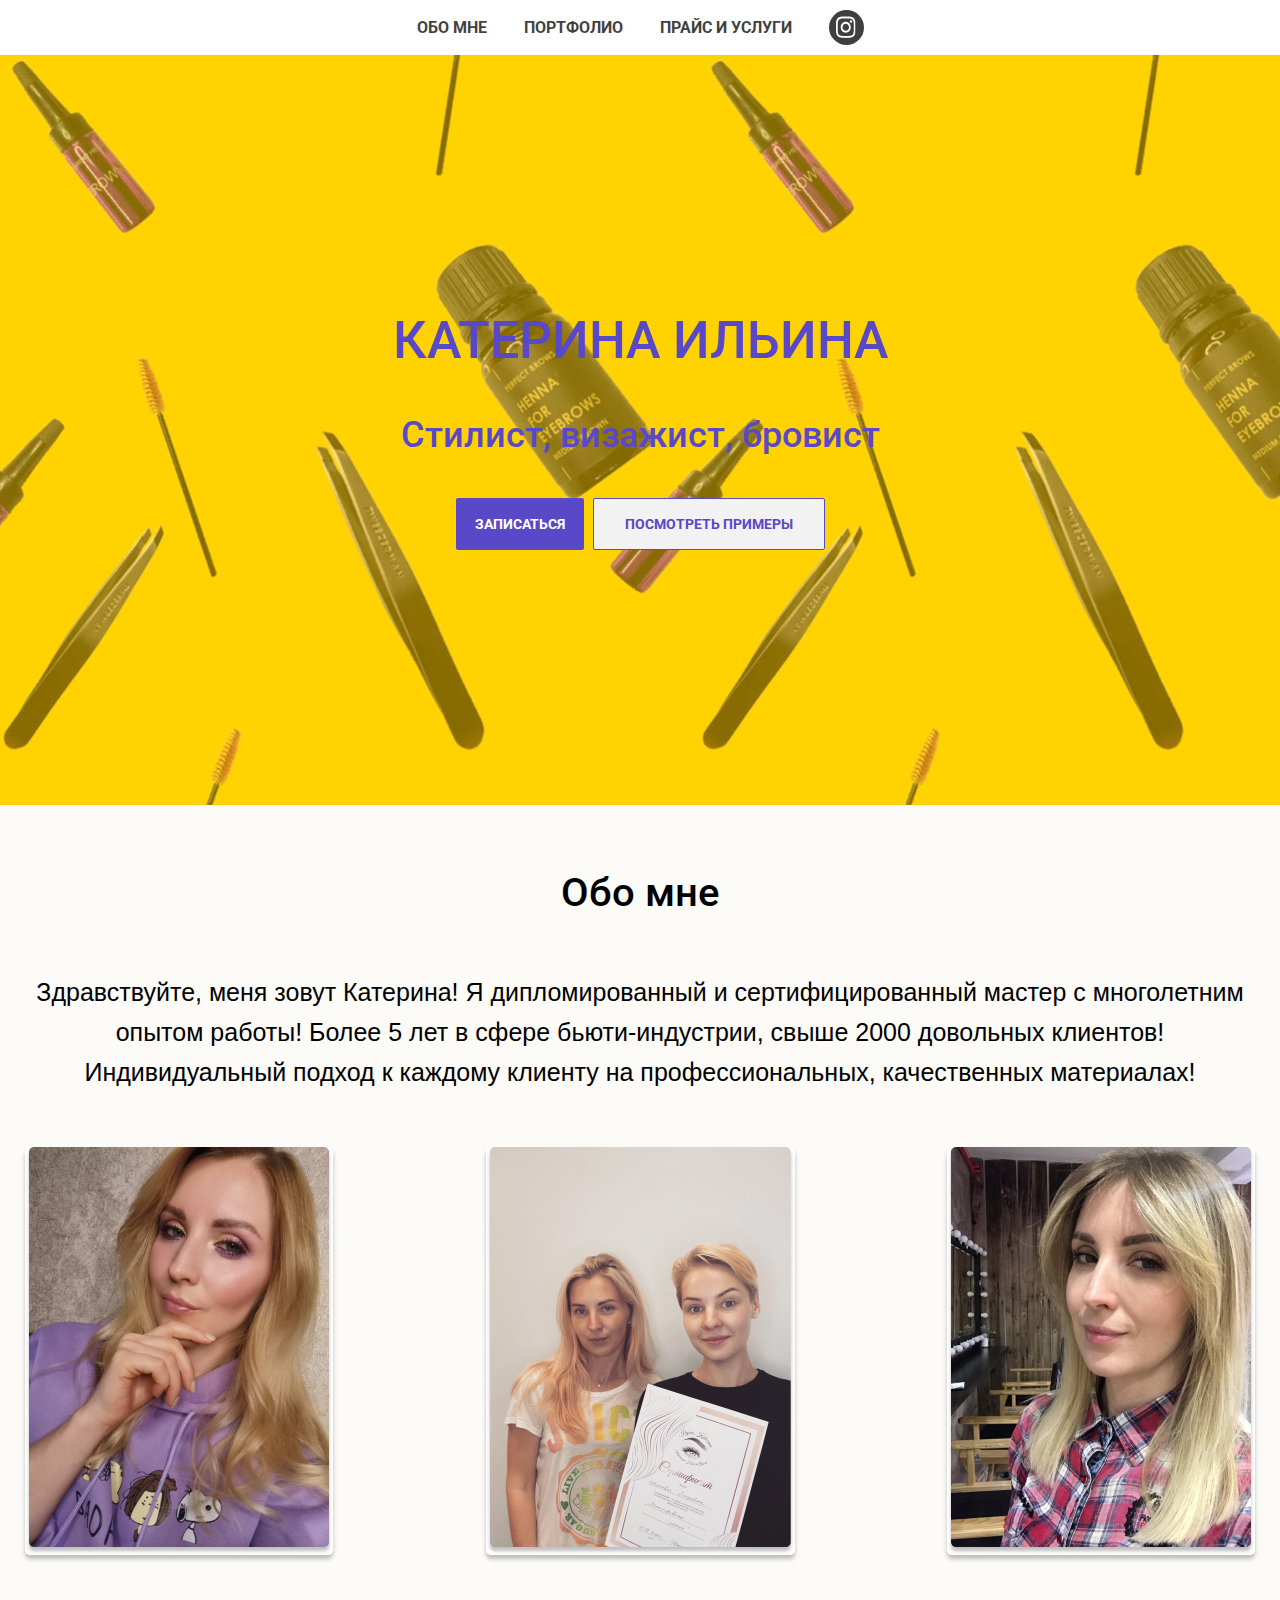
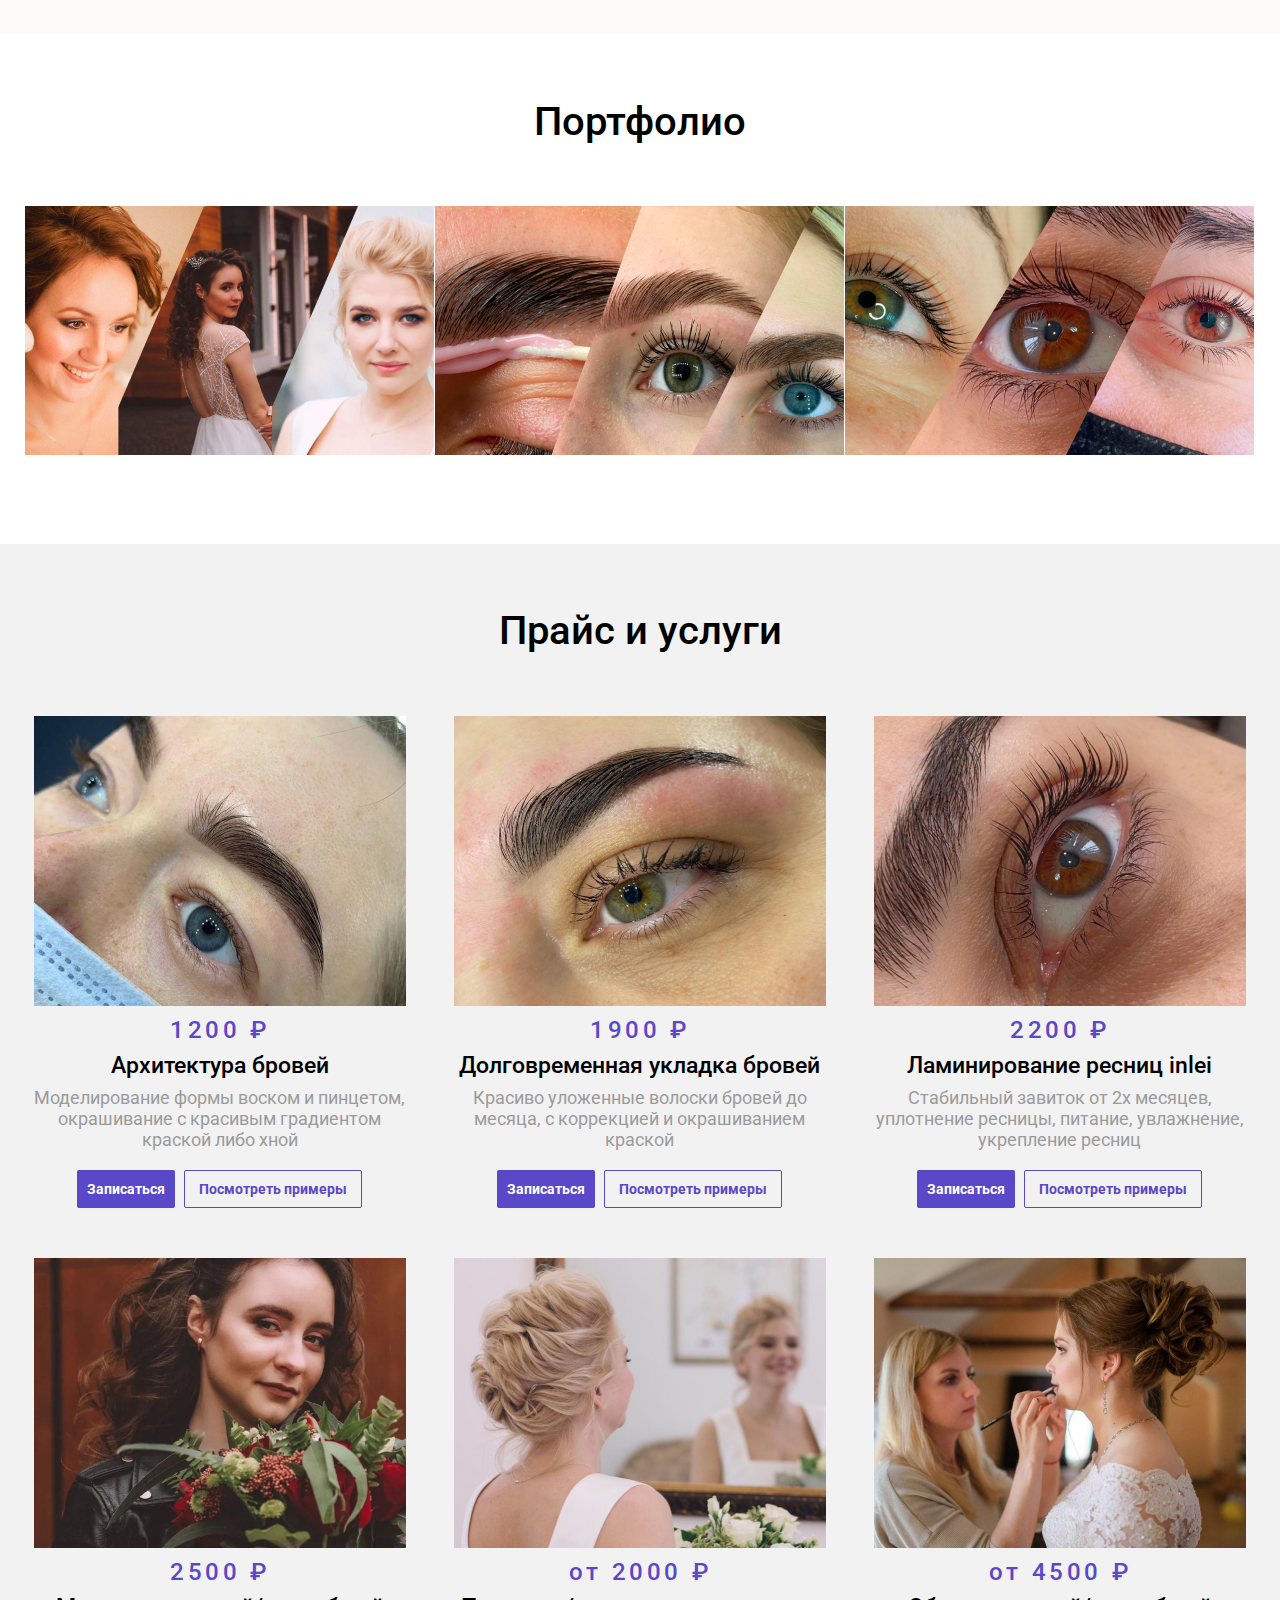
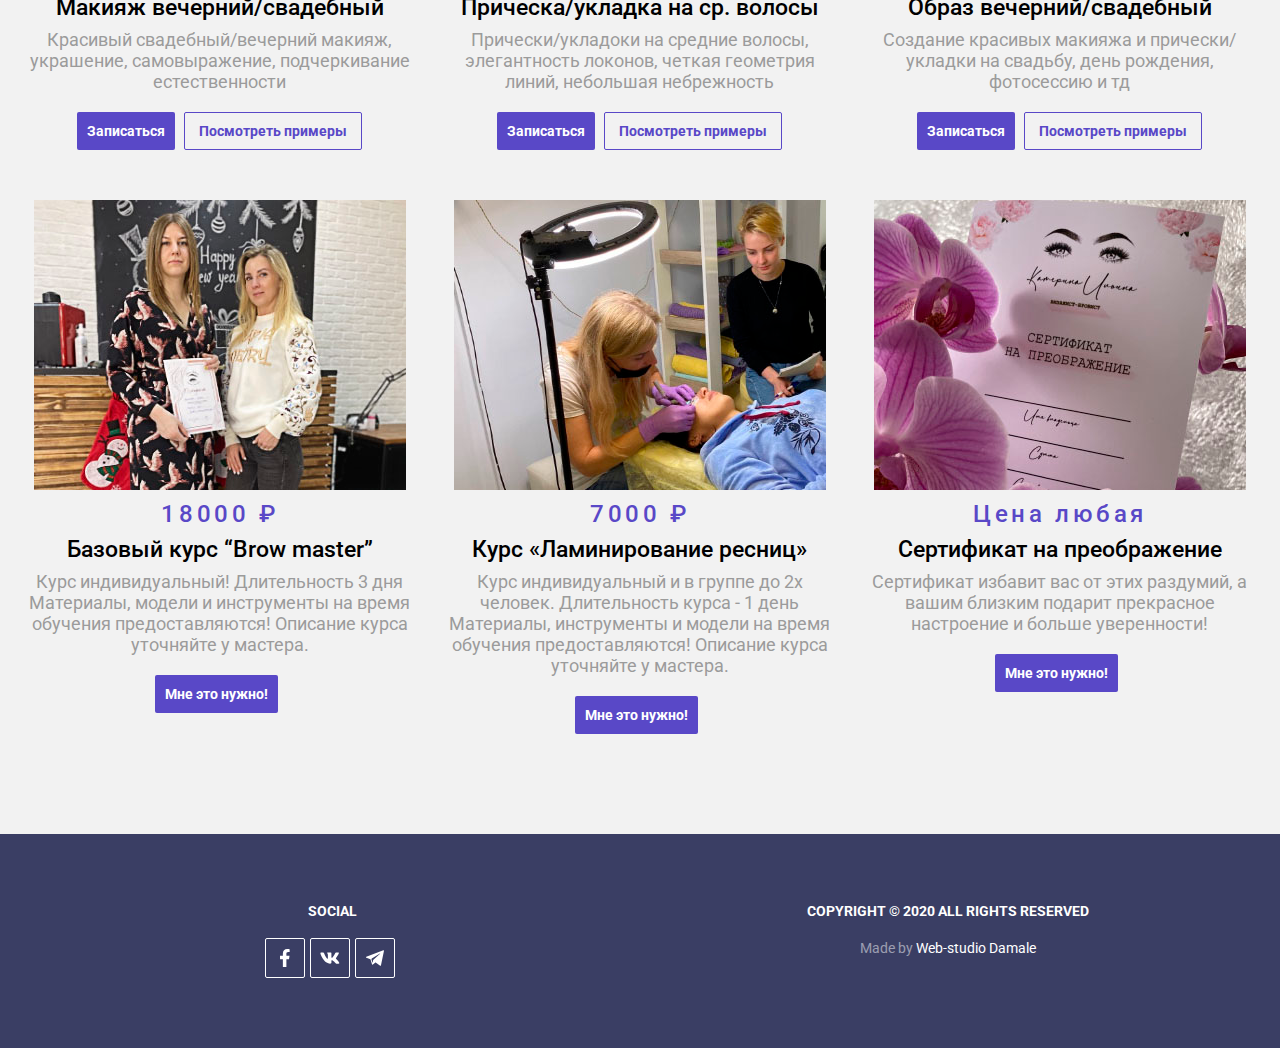
==== commit aa09c11a: "new bloks" ====
--- a/index.html
+++ b/index.html
@@ -3,10 +3,9 @@
 
 <head>
     <meta charset="UTF-8">
-    <meta name='viewport' content='width=device-width,initial-scale=1'/>
-    <meta content='true' name='HandheldFriendly'/>
-    <meta content='width' name='MobileOptimized'/>
-    <meta content='yes' name='apple-mobile-web-app-capable'/>
+    <meta name="format-detection" content="telephone=no">
+    <meta name="viewport" content="width=device-width; initial-scale=1.0; maximum-scale=1.0; user-scalable=0;">
+    <meta name='apple-mobile-web-app-capable' content='yes' />
     <meta name="description" content="Визажист на фотоссесию, макияж на свадьбу, 
         визажист на свадьбу, бровист Обнинск, брови Обнинск, 
         визажист Обнинск, макияж Обнинск, прически Обнинск, ламинирование ресниц Обнинск, 
@@ -252,6 +251,54 @@
                     </div>
                 </div>
 
+                <div class="price__item">
+                    <img class="price__photo" src="./img/price/price-7.jpg" alt="">
+                    <!--372x290-->
+                    <div class="price__rub">18000 ₽</div>
+                    <div class="price__name">Базовый курс “Brow master”</div>
+                    <div class="price__desc">
+                        Курс индивидуальный!
+                        Длительность 3 дня
+                        Материалы, модели и инструменты на время обучения предоставляются!
+                        Описание курса уточняйте у мастера.
+                    </div>
+                    <div class="price__btns">
+                        <a href="https://www.instagram.com/katrin_stylist/" target="_blank" class="btn price__btn1">Мне
+                            это нужно!</a>
+                    </div>
+                </div>
+
+                <div class="price__item">
+                    <img class="price__photo" src="./img/price/price-9.jpg" alt="">
+                    <!--372x290-->
+                    <div class="price__rub">7000 ₽</div>
+                    <div class="price__name">Курс «Ламинирование ресниц»</div>
+                    <div class="price__desc">
+                        Курс индивидуальный и в группе до 2х человек.
+                        Длительность курса - 1 день
+                        Материалы, инструменты и модели на время обучения предоставляются!
+                        Описание курса уточняйте у мастера.
+                    </div>
+                    <div class="price__btns">
+                        <a href="https://www.instagram.com/katrin_stylist/" target="_blank" class="btn price__btn1">Мне
+                            это нужно!</a>
+                    </div>
+                </div>
+
+                <div class="price__item">
+                    <img class="price__photo" src="./img/price/price-8.jpg" alt="">
+                    <div class="price__rub">Цена любая</div>
+                    <div class="price__name">Сертификат на преображение</div>
+                    <div class="price__desc">
+                        Сертификат избавит вас от этих раздумий, а вашим близким подарит прекрасное настроение и больше
+                        уверенности!
+                    </div>
+                    <div class="price__btns">
+                        <a href="https://www.instagram.com/katrin_stylist/" target="_blank" class="btn price__btn1">Мне
+                            это нужно!</a>
+                    </div>
+                </div>
+
             </div>
         </div>
     </div>
@@ -267,7 +314,9 @@
                 <div class="footer__block">
                     <h4 class="footer__title">Social</h4>
                     <div class="social">
-                        <a class="social__item" href="https://www.facebook.com/pg/%D0%98%D0%BB%D1%8C%D0%B8%D0%BD%D0%B0-%D0%9A%D0%B0%D1%82%D0%B5%D1%80%D0%B8%D0%BD%D0%B0-%D0%B2%D0%B8%D0%B7%D0%B0%D0%B6%D0%B8%D1%81%D1%82-%D0%B1%D1%80%D0%BE%D0%B2%D0%B8%D1%81%D1%82-%D0%B8-%D1%81%D1%82%D0%B8%D0%BB%D0%B8%D1%81%D1%82-%D0%BF%D0%BE-%D0%BF%D1%80%D0%B8%D1%87%D1%91%D1%81%D0%BA%D0%B0%D0%BC-279284969132307/posts/" target="_blank">
+                        <a class="social__item"
+                            href="https://www.facebook.com/pg/%D0%98%D0%BB%D1%8C%D0%B8%D0%BD%D0%B0-%D0%9A%D0%B0%D1%82%D0%B5%D1%80%D0%B8%D0%BD%D0%B0-%D0%B2%D0%B8%D0%B7%D0%B0%D0%B6%D0%B8%D1%81%D1%82-%D0%B1%D1%80%D0%BE%D0%B2%D0%B8%D1%81%D1%82-%D0%B8-%D1%81%D1%82%D0%B8%D0%BB%D0%B8%D1%81%D1%82-%D0%BF%D0%BE-%D0%BF%D1%80%D0%B8%D1%87%D1%91%D1%81%D0%BA%D0%B0%D0%BC-279284969132307/posts/"
+                            target="_blank">
                             <svg class="social__icon">
                                 <use xlink:href="#facebook"></use>
                             </svg>
@@ -277,7 +326,8 @@
                                 <use xlink:href="#vk"></use>
                             </svg>
                         </a>
-                        <a class="social__item" href="https://web.telegram.org/#/im?p=u1041943896_8364981513418088963" target="_blank">
+                        <a class="social__item" href="https://web.telegram.org/#/im?p=u1041943896_8364981513418088963"
+                            target="_blank">
                             <svg class="social__icon">
                                 <use xlink:href="#tg"></use>
                             </svg>
@@ -287,7 +337,8 @@
 
                 <div class="footer__block">
                     <div class="footer__title">Copyright © 2020 All Rights Reserved</div>
-                    <div class="footer__text">Made by <a class="footer__link" href="https://m3liorsp3ro.github.io/damaleORG/">Web-studio Damale</a></div>
+                    <div class="footer__text">Made by <a class="footer__link"
+                            href="https://m3liorsp3ro.github.io/damaleORG/">Web-studio Damale</a></div>
                 </div>
             </div>
         </div>
